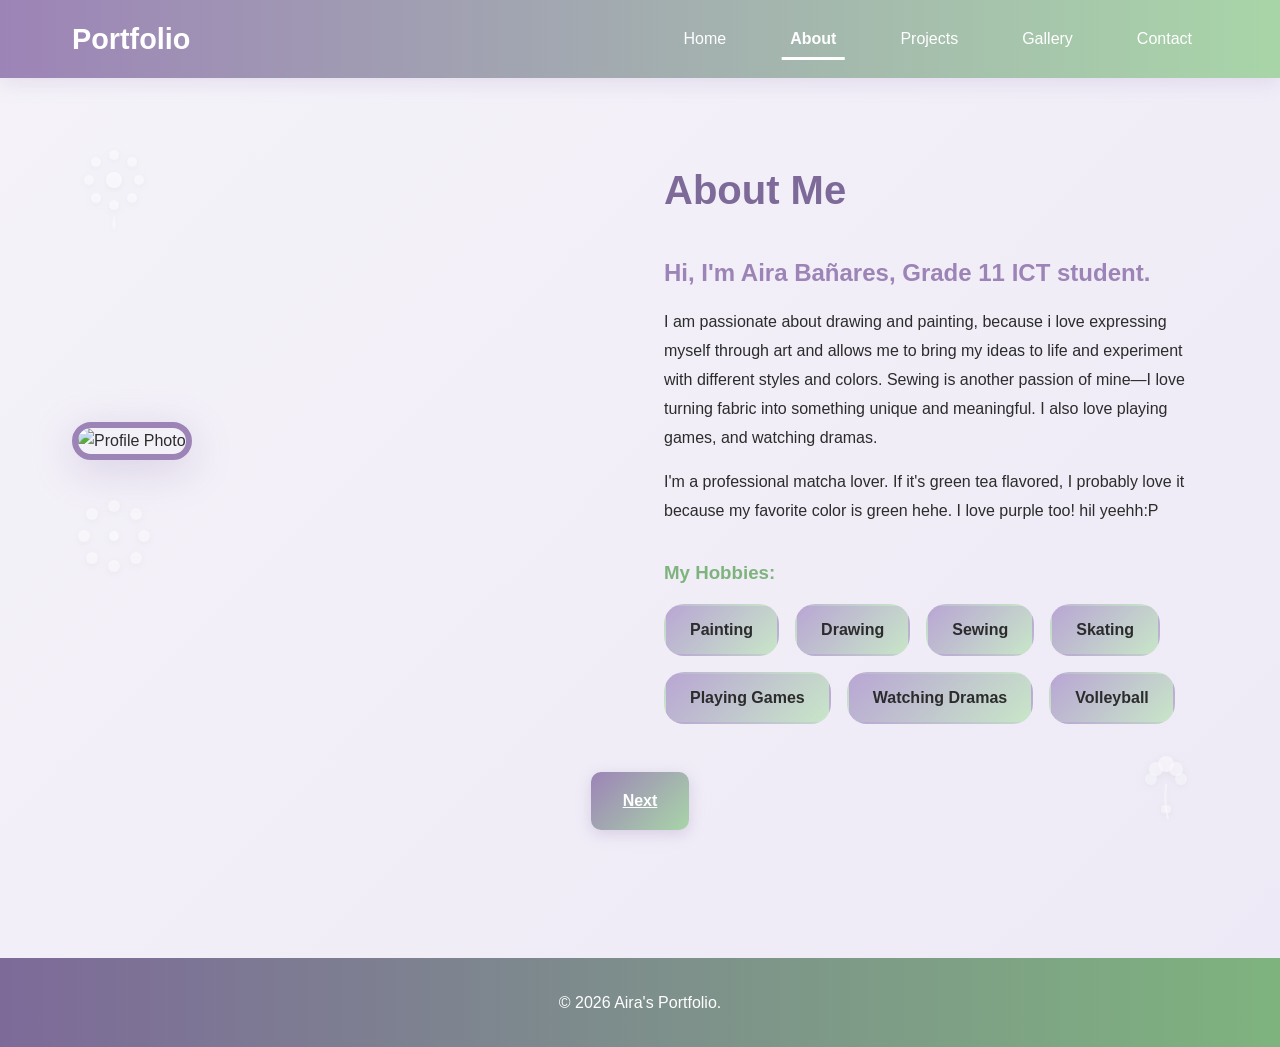
==== about.html @ 3f75d3d4 "Add files via upload" ====
<!DOCTYPE html>
<html lang="en">
<head>
    <meta charset="UTF-8">
    <meta name="viewport" content="width=device-width, initial-scale=1.0">
    <title>About Me - My Portfolio</title>
    <link rel="stylesheet" href="styles.css">
</head>
<body>
    <!-- Navigation Bar -->
    <nav class="navbar">
        <div class="nav-container">
            <div class="logo">Portfolio</div>
            <ul class="nav-menu">
                <li><a href="index.html" class="nav-link">Home</a></li>
                <li><a href="about.html" class="nav-link active">About</a></li>
                <li><a href="projects.html" class="nav-link">Projects</a></li>
                <li><a href="gallery.html" class="nav-link">Gallery</a></li>
                <li><a href="contact.html" class="nav-link">Contact</a></li>
            </ul>
        </div>
    </nav>

    <!-- Main Content -->
    <main class="about-container">
        <!-- Decorative Doodles -->
        <div class="doodle doodle-sunflower top-left">
            <svg viewBox="0 0 100 100" xmlns="http://www.w3.org/2000/svg">
                <circle cx="50" cy="50" r="8" fill="white" opacity="0.8"/>
                <circle cx="50" cy="25" r="5" fill="white" opacity="0.7"/>
                <circle cx="75" cy="50" r="5" fill="white" opacity="0.7"/>
                <circle cx="50" cy="75" r="5" fill="white" opacity="0.7"/>
                <circle cx="25" cy="50" r="5" fill="white" opacity="0.7"/>
                <circle cx="68" cy="32" r="5" fill="white" opacity="0.7"/>
                <circle cx="68" cy="68" r="5" fill="white" opacity="0.7"/>
                <circle cx="32" cy="32" r="5" fill="white" opacity="0.7"/>
                <circle cx="32" cy="68" r="5" fill="white" opacity="0.7"/>
                <path d="M 50 85 L 48 95 L 50 100 L 52 95 Z" fill="white" opacity="0.6"/>
            </svg>
        </div>

        <div class="doodle doodle-rose bottom-right">
            <svg viewBox="0 0 100 100" xmlns="http://www.w3.org/2000/svg">
                <circle cx="50" cy="30" r="8" fill="white" opacity="0.8"/>
                <circle cx="40" cy="35" r="7" fill="white" opacity="0.7"/>
                <circle cx="60" cy="35" r="7" fill="white" opacity="0.7"/>
                <circle cx="35" cy="45" r="6" fill="white" opacity="0.6"/>
                <circle cx="65" cy="45" r="6" fill="white" opacity="0.6"/>
                <path d="M 50 50 Q 48 70 52 85" stroke="white" stroke-width="2" fill="none" opacity="0.7"/>
                <ellipse cx="48" cy="75" rx="3" ry="4" fill="white" opacity="0.7"/>
                <ellipse cx="52" cy="75" rx="3" ry="4" fill="white" opacity="0.7"/>
            </svg>
        </div>

        <div class="doodle doodle-flower middle-left">
            <svg viewBox="0 0 100 100" xmlns="http://www.w3.org/2000/svg">
                <circle cx="50" cy="50" r="5" fill="white" opacity="0.8"/>
                <circle cx="50" cy="20" r="6" fill="white" opacity="0.7"/>
                <circle cx="80" cy="50" r="6" fill="white" opacity="0.7"/>
                <circle cx="50" cy="80" r="6" fill="white" opacity="0.7"/>
                <circle cx="20" cy="50" r="6" fill="white" opacity="0.7"/>
                <circle cx="72" cy="28" r="6" fill="white" opacity="0.7"/>
                <circle cx="72" cy="72" r="6" fill="white" opacity="0.7"/>
                <circle cx="28" cy="28" r="6" fill="white" opacity="0.7"/>
                <circle cx="28" cy="72" r="6" fill="white" opacity="0.7"/>
            </svg>
        </div>

        <!-- Profile Section -->
        <section class="profile-section">
            <div class="profile-grid">
                <!-- Profile Image -->
                <div class="profile-image-wrapper">
                    <img src="c:\Users\1\Downloads\aira (2).jpg" alt="Profile Photo" class="profile-image">
                </div>

                <!-- Profile Info -->
                <div class="profile-info">
                    <h1 class="profile-name">About Me</h1>
                    <p class="profile-title"></p>
                    
                    <div class="bio-section">
                        <h2>Hi, I'm Aira Bañares, Grade 11 ICT student. </h2>
                        <p class="bio-text">
                           I am passionate about drawing and painting, because i love expressing myself through art and allows me to bring my ideas to life and experiment with different styles and colors. Sewing is another passion of mine—I love turning fabric into something unique and meaningful. I also love playing games, and watching dramas.
                     </p>
                    <p class="bio-text">
                        I'm a professional matcha lover. If it's green tea flavored, I probably love it because my favorite color is green hehe. I love purple too! hil yeehh:P
                    </p>
                    </div>

                    <!-- Skills Section -->
                    <div class="skills-section">
                        <h3>My Hobbies:</h3>
                        <div class="skills-list">
                            <span class="skill-tag">Painting</span>
                            <span class="skill-tag">Drawing</span>
                            <span class="skill-tag">Sewing</span>
                            <span class="skill-tag">Skating</span>
                            <span class="skill-tag">Playing Games</span>
                            <span class="skill-tag">Watching Dramas</span>
                            <span class="skill-tag">Volleyball</span>
                        </div>
                    </div>
                </div>
            </div>
        </section>

        <!-- Next Button -->
        <div class="next-button-container">
            <a href="projects.html" class="upload-btn">
                Next
            </a>
        </div>
    </main>

    <!-- Footer -->
    <footer class="footer">
        <p>&copy; 2026 Aira's Portfolio.</p>
    </footer>
</body>
</html>
---- styles.css ----
/* ===================================
   VARIABLES & COLOR PALETTE
   =================================== */
:root {
    --lilac-primary: #9d84b7;
    --lilac-dark: #7d6a99;
    --lilac-light: #b9a6d4;
    --matcha-green: #a8d5a8;
    --matcha-dark: #7eb37e;
    --matcha-light: #c8e6c8;
    --white: #ffffff;
    --light-bg: #f5f3f9;
    --dark-text: #2c2c2c;
    --accent: #d4af8f;
    
    --transition-speed: 0.3s;
    --transition-timing: cubic-bezier(0.25, 0.46, 0.45, 0.94);
}

/* ===================================
   GLOBAL STYLES
   =================================== */
* {
    margin: 0;
    padding: 0;
    box-sizing: border-box;
}

html {
    scroll-behavior: smooth;
}

body {
    font-family: 'Segoe UI', Tahoma, Geneva, Verdana, sans-serif;
    background: linear-gradient(135deg, var(--light-bg) 0%, #ede9f6 100%);
    color: var(--dark-text);
    line-height: 1.6;
    min-height: 100vh;
    display: flex;
    flex-direction: column;
}

main {
    flex: 1;
}

/* ===================================
   NAVIGATION BAR
   =================================== */
.navbar {
    background: linear-gradient(90deg, var(--lilac-primary) 0%, var(--matcha-green) 100%);
    padding: 1rem 0;
    position: sticky;
    top: 0;
    z-index: 1000;
    box-shadow: 0 4px 20px rgba(157, 132, 183, 0.2);
    animation: slideDown 0.5s ease-out;
}

@keyframes slideDown {
    from {
        transform: translateY(-100%);
        opacity: 0;
    }
    to {
        transform: translateY(0);
        opacity: 1;
    }
}

.nav-container {
    max-width: 1200px;
    margin: 0 auto;
    padding: 0 2rem;
    display: flex;
    justify-content: space-between;
    align-items: center;
}

.logo {
    font-size: 1.8rem;
    font-weight: bold;
    color: var(--white);
    animation: fadeInScale 0.6s ease-out;
}

@keyframes fadeInScale {
    from {
        opacity: 0;
        transform: scale(0.8);
    }
    to {
        opacity: 1;
        transform: scale(1);
    }
}

.nav-menu {
    display: flex;
    list-style: none;
    gap: 2rem;
    flex-wrap: wrap;
    justify-content: center;
}

.nav-link {
    color: var(--white);
    text-decoration: none;
    font-weight: 500;
    position: relative;
    transition: color var(--transition-speed) var(--transition-timing);
    padding: 0.5rem 1rem;
}

.nav-link::after {
    content: '';
    position: absolute;
    bottom: -5px;
    left: 50%;
    width: 0;
    height: 3px;
    background: var(--white);
    transform: translateX(-50%);
    transition: width var(--transition-speed) var(--transition-timing);
}

.nav-link:hover::after,
.nav-link.active::after {
    width: 80%;
}

.nav-link:hover {
    color: #f0f0f0;
    transform: scale(1.05);
}

.nav-link.active {
    color: var(--white);
    font-weight: bold;
}

/* ===================================
   FOOTER
   =================================== */
.footer {
    background: linear-gradient(90deg, var(--lilac-dark) 0%, var(--matcha-dark) 100%);
    color: var(--white);
    text-align: center;
    padding: 2rem;
    margin-top: 4rem;
    animation: slideUp 0.5s ease-out;
}

@keyframes slideUp {
    from {
        transform: translateY(100%);
        opacity: 0;
    }
    to {
        transform: translateY(0);
        opacity: 1;
    }
}

/* ===================================
   HOME PAGE
   =================================== */
.home-container {
    max-width: 1200px;
    margin: 2rem auto;
    padding: 0 2rem;
    position: relative;
}

.hero {
    display: flex;
    flex-direction: column;
    align-items: center;
    gap: 3rem;
    margin-top: 2rem;
    animation: fadeInUp 0.8s ease-out;
}

@keyframes fadeInUp {
    from {
        opacity: 0;
        transform: translateY(30px);
    }
    to {
        opacity: 1;
        transform: translateY(0);
    }
}

.hero-content {
    text-align: center;
}

.hero-title {
    font-size: 3.5rem;
    background: linear-gradient(135deg, var(--lilac-primary), var(--matcha-green));
    -webkit-background-clip: text;
    -webkit-text-fill-color: transparent;
    background-clip: text;
    margin-bottom: 1rem;
    font-weight: 800;
    animation: scaleIn 0.8s ease-out;
}

@keyframes scaleIn {
    from {
        opacity: 0;
        transform: scale(0.9);
    }
    to {
        opacity: 1;
        transform: scale(1);
    }
}

.hero-subtitle {
    font-size: 1.3rem;
    color: var(--lilac-dark);
    animation: fadeInUp 0.8s ease-out 0.2s both;
}

.image-container {
    display: flex;
    flex-direction: column;
    align-items: center;
    gap: 2rem;
    animation: slideInRight 0.8s ease-out 0.3s both;
}

@keyframes slideInRight {
    from {
        opacity: 0;
        transform: translateX(30px);
    }
    to {
        opacity: 1;
        transform: translateX(0);
    }
}

.home-image {
    width: 300px;
    height: 400px;
    object-fit: cover;
    border-radius: 20px;
    border: 6px solid var(--lilac-primary);
    box-shadow: 0 10px 40px rgba(157, 132, 183, 0.3);
    transition: all var(--transition-speed) var(--transition-timing);
    cursor: pointer;
}

.home-image:hover {
    transform: scale(1.05) rotate(2deg);
    box-shadow: 0 15px 50px rgba(157, 132, 183, 0.5);
    border-color: var(--matcha-green);
}

.image-controls {
    animation: fadeIn 0.8s ease-out 0.4s both;
}

.upload-btn {
    background: linear-gradient(135deg, var(--lilac-primary), var(--matcha-green));
    color: var(--white);
    padding: 1rem 2rem;
    border-radius: 10px;
    cursor: pointer;
    font-weight: 600;
    transition: all var(--transition-speed) var(--transition-timing);
    display: inline-block;
    box-shadow: 0 4px 15px rgba(157, 132, 183, 0.3);
}

.upload-btn:hover {
    transform: translateY(-3px);
    box-shadow: 0 6px 20px rgba(157, 132, 183, 0.5);
}

.upload-btn:active {
    transform: translateY(-1px);
}

.next-button-container {
    display: flex;
    justify-content: center;
    margin: 3rem 0 2rem 0;
}

#imageUpload {
    display: none;
}

.cta-buttons {
    display: flex;
    gap: 2rem;
    justify-content: center;
    flex-wrap: wrap;
    animation: fadeInUp 0.8s ease-out 0.5s both;
}

.btn {
    padding: 1rem 2.5rem;
    border-radius: 10px;
    text-decoration: none;
    font-weight: 600;
    transition: all var(--transition-speed) var(--transition-timing);
    border: 2px solid transparent;
    cursor: pointer;
    display: inline-block;
    text-align: center;
    box-shadow: 0 4px 15px rgba(0, 0, 0, 0.1);
}

.btn-primary {
    background: linear-gradient(135deg, var(--lilac-primary), var(--lilac-dark));
    color: var(--white);
}

.btn-primary:hover {
    transform: translateY(-3px);
    box-shadow: 0 6px 25px rgba(157, 132, 183, 0.4);
}

.btn-secondary {
    background: linear-gradient(135deg, var(--matcha-green), var(--matcha-dark));
    color: var(--white);
}

.btn-secondary:hover {
    transform: translateY(-3px);
    box-shadow: 0 6px 25px rgba(168, 213, 168, 0.4);
}

/* ===================================
   DECORATIVE DOODLES
   =================================== */
.doodle {
    position: absolute;
    opacity: 0.6;
    animation: float 6s ease-in-out infinite;
}

@keyframes float {
    0%, 100% {
        transform: translateY(0px);
    }
    50% {
        transform: translateY(-20px);
    }
}

.doodle svg {
    width: 100px;
    height: 100px;
    filter: drop-shadow(0 2px 5px rgba(0, 0, 0, 0.1));
}

.top-left {
    top: 20px;
    left: 2%;
    animation-delay: 0s;
}

.top-right {
    top: 20px;
    right: 2%;
    animation-delay: 1s;
}

.bottom-left {
    bottom: 20px;
    left: 2%;
    animation-delay: 2s;
}

.bottom-right {
    bottom: 20px;
    right: 2%;
    animation-delay: 0.5s;
}

.middle-left {
    left: 2%;
    top: 50%;
    animation-delay: 1.5s;
}

/* ===================================
   ABOUT PAGE
   =================================== */
.about-container {
    max-width: 1200px;
    margin: 2rem auto;
    padding: 0 2rem;
    position: relative;
}

.profile-section {
    animation: fadeInUp 0.8s ease-out;
}

.profile-grid {
    display: grid;
    grid-template-columns: 1fr 1fr;
    gap: 3rem;
    align-items: center;
    margin-top: 3rem;
}

.profile-image-wrapper {
    animation: slideInLeft 0.8s ease-out;
}

.profile-image {
    width: 100%;
    max-width: 350px;
    border-radius: 20px;
    border: 6px solid var(--lilac-primary);
    box-shadow: 0 10px 40px rgba(157, 132, 183, 0.3);
    transition: all var(--transition-speed) var(--transition-timing);
    object-fit: cover;
}

.profile-image:hover {
    transform: scale(1.05) rotate(-2deg);
    box-shadow: 0 15px 50px rgba(157, 132, 183, 0.5);
    border-color: var(--matcha-green);
}

@keyframes slideInLeft {
    from {
        opacity: 0;
        transform: translateX(-30px);
    }
    to {
        opacity: 1;
        transform: translateX(0);
    }
}

.profile-info {
    animation: slideInRight 0.8s ease-out;
}

.profile-name {
    font-size: 2.5rem;
    color: var(--lilac-dark);
    margin-bottom: 0.5rem;
}

.profile-title {
    font-size: 1.3rem;
    color: var(--matcha-dark);
    margin-bottom: 2rem;
    font-weight: 600;
}

.bio-section {
    margin-bottom: 2rem;
}

.bio-section h2 {
    color: var(--lilac-primary);
    margin-bottom: 1rem;
    font-size: 1.5rem;
}

.bio-text {
    color: var(--dark-text);
    margin-bottom: 1rem;
    line-height: 1.8;
}

.skills-section {
    margin-top: 2rem;
}

.skills-section h3 {
    color: var(--matcha-dark);
    margin-bottom: 1rem;
}

.skills-list {
    display: flex;
    flex-wrap: wrap;
    gap: 1rem;
}

.skill-tag {
    background: linear-gradient(135deg, var(--lilac-light), var(--matcha-light));
    color: var(--dark-text);
    padding: 0.7rem 1.5rem;
    border-radius: 20px;
    font-weight: 600;
    transition: all var(--transition-speed) var(--transition-timing);
    cursor: pointer;
    border: 2px solid transparent;
}

.skill-tag:hover {
    transform: translateY(-3px);
    background: linear-gradient(135deg, var(--lilac-primary), var(--matcha-green));
    color: var(--white);
    box-shadow: 0 5px 15px rgba(157, 132, 183, 0.3);
}

/* ===================================
   PROJECTS PAGE
   =================================== */
.projects-container {
    max-width: 1200px;
    margin: 2rem auto;
    padding: 0 2rem;
    position: relative;
}

.page-header {
    text-align: center;
    margin-bottom: 3rem;
    animation: fadeInUp 0.8s ease-out;
}

.page-header h1 {
    font-size: 3rem;
    background: linear-gradient(135deg, var(--lilac-primary), var(--matcha-green));
    -webkit-background-clip: text;
    -webkit-text-fill-color: transparent;
    background-clip: text;
    margin-bottom: 1rem;
}

.page-header p {
    font-size: 1.1rem;
    color: var(--lilac-dark);
}

.projects-grid {
    display: grid;
    grid-template-columns: repeat(auto-fit, minmax(300px, 1fr));
    gap: 2rem;
    animation: fadeInUp 0.8s ease-out 0.2s both;
}

.project-card {
    background: var(--white);
    border-radius: 15px;
    overflow: hidden;
    box-shadow: 0 5px 20px rgba(157, 132, 183, 0.2);
    transition: all var(--transition-speed) var(--transition-timing);
    border: 2px solid transparent;
    animation: scaleIn 0.6s ease-out;
}

.project-card:hover {
    transform: translateY(-10px);
    box-shadow: 0 15px 40px rgba(157, 132, 183, 0.3);
    border-color: var(--lilac-primary);
}

.project-media {
    width: 100%;
    height: 250px;
    background: linear-gradient(135deg, var(--lilac-light), var(--matcha-light));
    overflow: hidden;
    position: relative;
}

.project-media iframe {
    width: 100%;
    height: 100%;
}

.project-info {
    padding: 1.5rem;
}

.project-info h3 {
    color: var(--lilac-dark);
    margin-bottom: 0.5rem;
    font-size: 1.3rem;
}

.project-info p {
    color: var(--dark-text);
    margin-bottom: 1rem;
    line-height: 1.6;
}

.project-link {
    color: var(--matcha-green);
    text-decoration: none;
    font-weight: 600;
    transition: all var(--transition-speed) var(--transition-timing);
    display: inline-block;
}

.project-link:hover {
    color: var(--matcha-dark);
    transform: translateX(5px);
}

/* School Projects Gallery */
.school-projects-gallery {
    display: grid;
    grid-template-columns: repeat(auto-fit, minmax(280px, 1fr));
    gap: 2rem;
    animation: fadeInUp 0.8s ease-out 0.2s both;
}

.gallery-item {
    background: var(--white);
    border-radius: 15px;
    overflow: hidden;
    box-shadow: 0 5px 20px rgba(157, 132, 183, 0.2);
    transition: all var(--transition-speed) var(--transition-timing);
    border: 2px solid transparent;
    animation: scaleIn 0.6s ease-out;
    display: flex;
    flex-direction: column;
}

.gallery-item:hover {
    transform: translateY(-10px);
    box-shadow: 0 15px 40px rgba(157, 132, 183, 0.3);
    border-color: var(--lilac-primary);
}

.gallery-image {
    width: 100%;
    height: 200px;
    overflow: hidden;
    position: relative;
    background: linear-gradient(135deg, var(--lilac-light), var(--matcha-light));
}

.gallery-image img {
    width: 100%;
    height: 100%;
    object-fit: cover;
    transition: transform var(--transition-speed) var(--transition-timing);
}

.gallery-item:hover .gallery-image img {
    transform: scale(1.1);
}

.gallery-info {
    padding: 1.5rem;
    flex: 1;
    display: flex;
    flex-direction: column;
}

.gallery-info h3 {
    color: var(--lilac-dark);
    margin-bottom: 0.5rem;
    font-size: 1.2rem;
}

.project-subject {
    color: var(--lilac-primary);
    font-weight: 600;
    font-size: 0.9rem;
    margin-bottom: 0.5rem;
    text-transform: uppercase;
    letter-spacing: 0.5px;
}

.project-description {
    color: var(--dark-text);
    line-height: 1.6;
    flex: 1;
}

/* ===================================
   GALLERY PAGE
   =================================== */
.gallery-container {
    max-width: 1200px;
    margin: 2rem auto;
    padding: 0 2rem;
    position: relative;
}

.gallery-grid {
    display: grid;
    grid-template-columns: repeat(auto-fit, minmax(250px, 1fr));
    gap: 2rem;
    margin-top: 3rem;
    animation: fadeInUp 0.8s ease-out 0.2s both;
}

.gallery-item {
    position: relative;
    border-radius: 15px;
    overflow: hidden;
    box-shadow: 0 5px 20px rgba(157, 132, 183, 0.2);
    transition: all var(--transition-speed) var(--transition-timing);
    animation: scaleIn 0.6s ease-out;
}

.gallery-item:hover {
    transform: scale(1.05);
    box-shadow: 0 15px 40px rgba(157, 132, 183, 0.3);
}

.gallery-image-wrapper {
    width: 100%;
    height: 300px;
    overflow: hidden;
    background: linear-gradient(135deg, var(--lilac-light), var(--matcha-light));
    position: relative;
}

.gallery-image {
    width: 100%;
    height: 100%;
    object-fit: cover;
    transition: all var(--transition-speed) var(--transition-timing);
}

.gallery-item:hover .gallery-image {
    transform: scale(1.1) rotate(2deg);
    filter: brightness(0.9);
}

.gallery-title {
    position: absolute;
    bottom: 0;
    left: 0;
    right: 0;
    background: linear-gradient(to top, rgba(157, 132, 183, 0.9), transparent);
    color: var(--white);
    padding: 1.5rem 1rem;
    transform: translateY(20px);
    transition: transform var(--transition-speed) var(--transition-timing);
    font-weight: 600;
}

.gallery-item:hover .gallery-title {
    transform: translateY(0);
}

/* ===================================
   CONTACT PAGE
   =================================== */
.contact-container {
    max-width: 1200px;
    margin: 2rem auto;
    padding: 0 2rem;
    position: relative;
}

.contact-content {
    margin-top: 3rem;
    animation: fadeInUp 0.8s ease-out 0.2s both;
}

.contact-grid {
    display: grid;
    grid-template-columns: 1fr 1fr;
    gap: 3rem;
    margin-top: 2rem;
}

.contact-form-section {
    animation: slideInLeft 0.8s ease-out;
}

.contact-form-section h2,
.social-section h2 {
    color: var(--lilac-primary);
    margin-bottom: 1.5rem;
    font-size: 1.5rem;
}

.contact-form {
    display: flex;
    flex-direction: column;
    gap: 1.5rem;
}

.form-group {
    display: flex;
    flex-direction: column;
}

.form-group label {
    color: var(--lilac-dark);
    font-weight: 600;
    margin-bottom: 0.5rem;
}

.form-group input,
.form-group textarea {
    padding: 0.8rem 1rem;
    border: 2px solid var(--lilac-light);
    border-radius: 8px;
    font-family: inherit;
    font-size: 1rem;
    transition: all var(--transition-speed) var(--transition-timing);
    background: var(--white);
}

.form-group input:focus,
.form-group textarea:focus {
    outline: none;
    border-color: var(--matcha-green);
    box-shadow: 0 0 0 3px rgba(168, 213, 168, 0.2);
    transform: scale(1.02);
}

.form-group input::placeholder {
    color: #ccc;
}

.contact-form .btn {
    margin-top: 1rem;
    border: none;
}

.social-section {
    animation: slideInRight 0.8s ease-out;
}

.social-section p {
    color: var(--dark-text);
    margin-bottom: 1.5rem;
    line-height: 1.8;
}

.social-links {
    display: flex;
    flex-direction: column;
    gap: 1rem;
}

.social-link {
    display: flex;
    align-items: center;
    gap: 1rem;
    padding: 1rem 1.5rem;
    background: linear-gradient(135deg, var(--lilac-light), var(--matcha-light));
    color: var(--dark-text);
    text-decoration: none;
    border-radius: 10px;
    font-weight: 600;
    transition: all var(--transition-speed) var(--transition-timing);
    border: 2px solid transparent;
}

.social-link:hover {
    transform: translateX(10px);
    box-shadow: 0 5px 20px rgba(157, 132, 183, 0.3);
    border-color: var(--lilac-primary);
}

.social-link svg {
    width: 24px;
    height: 24px;
    transition: all var(--transition-speed) var(--transition-timing);
}

.social-link:hover svg {
    transform: scale(1.2) rotate(10deg);
}

.instagram-link:hover {
    background: linear-gradient(135deg, #feda75, #fa7e1e);
}

.twitter-link:hover {
    background: linear-gradient(135deg, #1DA1F2, #1a8cd8);
}

.linkedin-link:hover {
    background: linear-gradient(135deg, #0077b5, #004494);
}

.behance-link:hover {
    background: linear-gradient(135deg, #0366d6, #0255bb);
}

.facebook-link:hover {
    background: linear-gradient(135deg, #1877f2, #0a66c2);
}

.tiktok-link:hover {
    background: linear-gradient(135deg, #25f4ee, #252338);
}

.github-link:hover {
    background: linear-gradient(135deg, #333, #1a1a1a);
}

.email-link:hover {
    background: linear-gradient(135deg, #ea4335, #d33425);
}

.instagram-link:hover svg,
.twitter-link:hover svg,
.linkedin-link:hover svg,
.behance-link:hover svg,
.github-link:hover svg,
.email-link:hover svg {
    color: var(--white);
}

/* ===================================
   RESPONSIVE DESIGN
   =================================== */
@media (max-width: 768px) {
    .nav-menu {
        gap: 0.5rem;
    }

    .nav-link {
        padding: 0.3rem 0.5rem;
        font-size: 0.9rem;
    }

    .hero-title {
        font-size: 2rem;
    }

    .hero-subtitle {
        font-size: 1rem;
    }

    .home-image {
        width: 250px;
        height: 350px;
    }

    .cta-buttons {
        flex-direction: column;
        gap: 1rem;
    }

    .btn {
        width: 100%;
    }

    .profile-grid {
        grid-template-columns: 1fr;
        gap: 2rem;
    }

    .profile-image {
        max-width: 250px;
    }

    .profile-name {
        font-size: 1.8rem;
    }

    .page-header h1 {
        font-size: 2rem;
    }

    .projects-grid {
        grid-template-columns: 1fr;
    }

    .gallery-grid {
        grid-template-columns: repeat(auto-fit, minmax(150px, 1fr));
        gap: 1rem;
    }

    .contact-grid {
        grid-template-columns: 1fr;
        gap: 2rem;
    }

    .doodle {
        transform: scale(0.7);
    }

    .doodle svg {
        width: 70px;
        height: 70px;
    }
}

@media (max-width: 480px) {
    .navbar {
        padding: 0.5rem 0;
    }

    .nav-container {
        padding: 0 1rem;
        flex-direction: column;
        gap: 1rem;
    }

    .nav-menu {
        gap: 0.3rem;
        justify-content: center;
    }

    .hero-title {
        font-size: 1.5rem;
    }

    .profile-name {
        font-size: 1.5rem;
    }

    .page-header h1 {
        font-size: 1.5rem;
    }

    .skills-list {
        gap: 0.5rem;
    }

    .skill-tag {
        padding: 0.5rem 1rem;
        font-size: 0.9rem;
    }

    .contact-form .btn {
        padding: 0.8rem 1.5rem;
    }

    .social-links {
        gap: 0.5rem;
    }

    .social-link {
        padding: 0.8rem 1rem;
        font-size: 0.95rem;
    }
}

/* ===================================
   ANIMATIONS FOR TEXT SELECTION
   =================================== */
::selection {
    background: linear-gradient(135deg, var(--lilac-primary), var(--matcha-green));
    color: var(--white);
}

::-moz-selection {
    background: linear-gradient(135deg, var(--lilac-primary), var(--matcha-green));
    color: var(--white);
}

/* ===================================
   LOADING ANIMATION FOR ALL PAGES
   =================================== */
@keyframes fadeIn {
    from {
        opacity: 0;
    }
    to {
        opacity: 1;
    }
}

/* ===================================
   SMOOTH TRANSITIONS
   =================================== */
a {
    transition: all var(--transition-speed) var(--transition-timing);
}

button {
    transition: all var(--transition-speed) var(--transition-timing);
}

/* ===================================
   INTERACTIVE ELEMENTS ANIMATIONS
   =================================== */
@keyframes pulse {
    0% {
        box-shadow: 0 0 0 0 rgba(157, 132, 183, 0.7);
    }
    70% {
        box-shadow: 0 0 0 10px rgba(157, 132, 183, 0);
    }
    100% {
        box-shadow: 0 0 0 0 rgba(157, 132, 183, 0);
    }
}

.btn-primary:active,
.upload-btn:active {
    animation: pulse 0.6s ease-out;
}
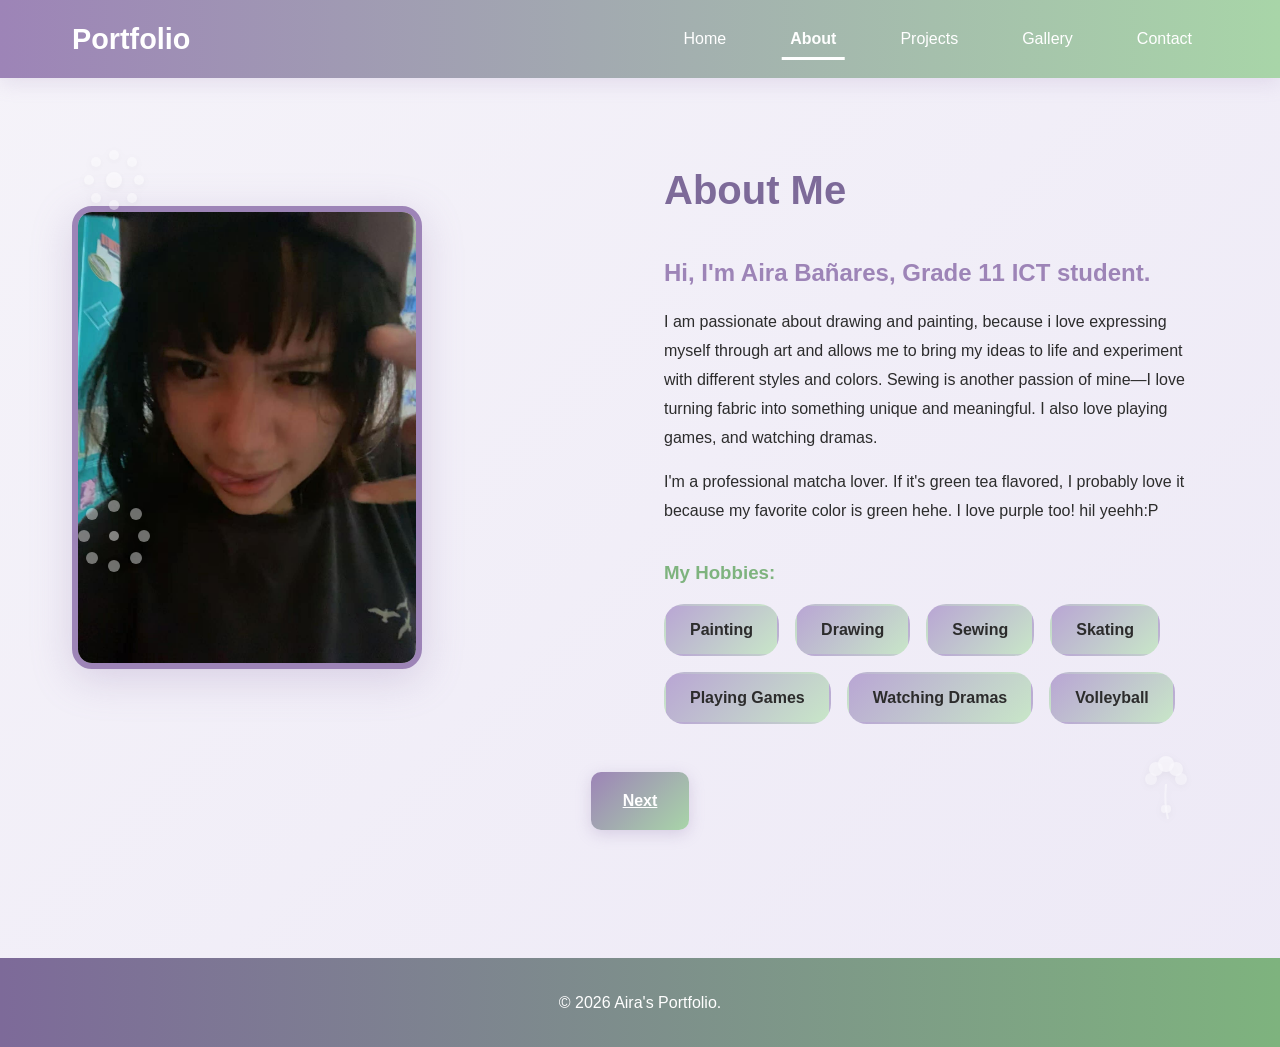
==== commit cb0a2061: "Add files via upload" ====
--- a/about.html
+++ b/about.html
@@ -71,7 +71,7 @@
             <div class="profile-grid">
                 <!-- Profile Image -->
                 <div class="profile-image-wrapper">
-                    <img src="c:\Users\1\Downloads\aira (2).jpg" alt="Profile Photo" class="profile-image">
+                    <img src="aira (2).jpg" alt="Profile Photo" class="profile-image">
                 </div>
 
                 <!-- Profile Info -->
